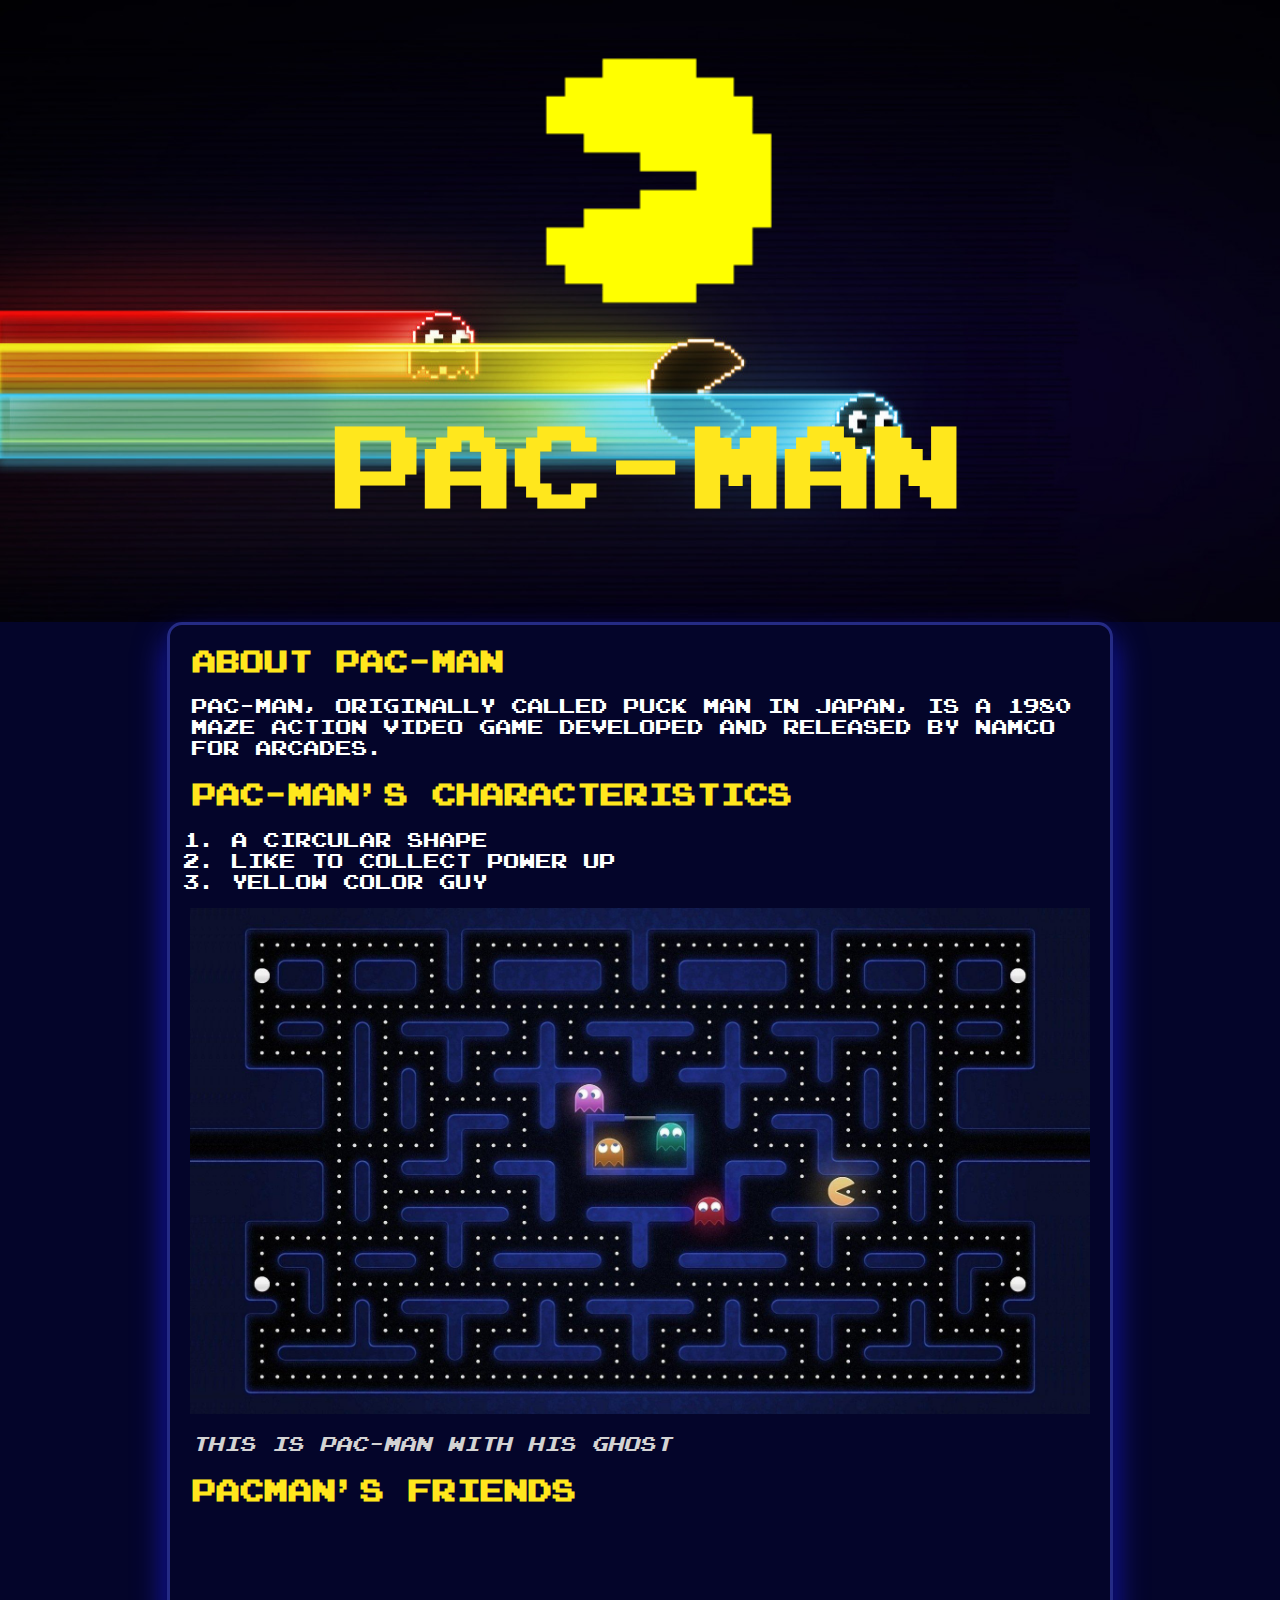
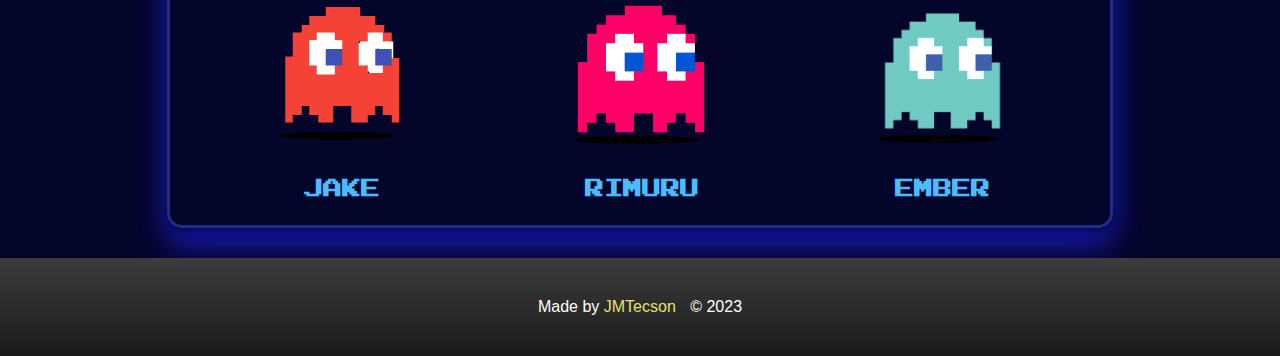
==== index.html @ 42fd10cc "Add files via upload" ====
<!DOCTYPE html>
<html>

<head>
    <title>Pac-man</title>
    <link rel="stylesheet" type="text/css" href="stylesheet.css">
</head>

<body>
    <div class="wrapper">
        <header>
            <img src="img/pac-man.gif">
            <h1>Pac-man</h1>
        </header>
        <div class="content">
            <h2>About Pac-man</h2>
            <p>Pac-Man, originally called Puck Man in Japan, is a 1980 maze action video game developed and released by Namco for arcades.</p>

            <h2>Pac-man's characteristics</h2>
            <ol>
                <li>A circular shape</li>
                <li>Like to collect power up</li>
                <li>Yellow color guy</li>
            </ol>
            <img class="big-image" src="img/bgpac.jpg">
            <p class="caption">This is Pac-man with his Ghost</p>
            <h2>Pacman's friends</h2>
            <div class="container">
				<div class="card">
					<br>
                    <a href="https://gilbertmorito.github.io/WS02-MID1/" class = type1><input type="checkbox"/></a>
					<h3>Jake</h3>
				</div>
				<div class="card">
					<br>
                    <a href="https://glass-sama.github.io/WS02-MID1/" class = type2><input type="checkbox"/></a>
					<h3>Rimuru</h3>
				</div>
				<div class="card">
					<br>
                    <a href="facebook.com" class = type3><input type="checkbox"/></a>
					<h3>Ember</h3>
				</div>
        </div>
    </div>
        <footer>
            <ul>
                <li>Made by <a href="https://github.com/JMTecson/WS02-MID1" target="_blank"
                        title="View Janna's Github">JMTecson</a></li>
                <li>&copy; 2023</li>
            </ul>
        </footer>
</body>
</html>
---- stylesheet.css ----
html,
body {
    font-family: Arial, sans-serif;
    margin: 0;
    background-color: #04052A;
}

@font-face {
	font-family: "pacman";
	src: url("pacman.ttf");
}

header {
    background-color: #052049;
    padding: 40px;
    text-align: center;
    background-image: url(img/hd.jpg);
}

h1 {
    font-size: 90px;
    color: #FFE71D;
    font-family: "pacman";
}

h2{
    color: #FFE71D;
}

h3{
    color: #4CBBFF;
}

header img {
    border-radius: 174px;
    width: 300px;
}

.content {
    max-width: 900px;
    margin: 0 auto;
    padding: 0 20px;
    border: 3px solid rgb(37,43,133);
    box-shadow: rgb(4,8,86) 0px 4px 8px, rgb(28,28,194) 0px 16px 32px;
    color: white;
    border-radius: 15px;
    font-family: "pacman";
}

img.big-image {

    max-width: 100%;
}

p.caption {
    font-size: 16px;
    color: lightgrey;
    font-style: italic;
}

ul {
    list-style: none;
    padding: 0;
    margin: 0;
}
a {
    color: #E2E468;
    text-decoration: none;
}

footer {
    margin-top: 30px;
    padding: 40px 20px;
    background-image: linear-gradient(to bottom, rgb(60,60,60), rgb(26,26,26) 100%);
}

footer ul {
    text-align: center;
}

footer ul li {
    display: inline-block;
    margin: 0 5px;
    color: white;
}
.container {
	display: flex;
	align-items: center;
	width: 100%;
	height: 300px;
	color: black;
	text-align: center;
	margin-bottom: 1;
}

.card {
	height: 100px;
	flex: 1 1 20px;
	padding-bottom: 100px;
	margin: 10px;
	border-radius: 10px;
	transition: 0.3s ease-in-out;
}

.card:hover {
	flex: 1.3 1 10px;
	transform: scale(1.2);
	transition: 1s ease;
	color: rgb(47, 46, 46);
}

.type1 input[type="checkbox"] {
    content: url('img/g1.png');
    appearance: none;
    width: 150px;
    height: 150px;
}

.type2 input[type="checkbox"] {
    content: url('img/g2.png');
    appearance: none;
    width: 150px;
    height: 150px;
}

.type3 input[type="checkbox"] {
    content: url('img/g3.png');
    appearance: none;
    width: 150px;
    height: 150px;
}

input[type="checkbox"]:checked {
    content: url('img/gb1.png');
}
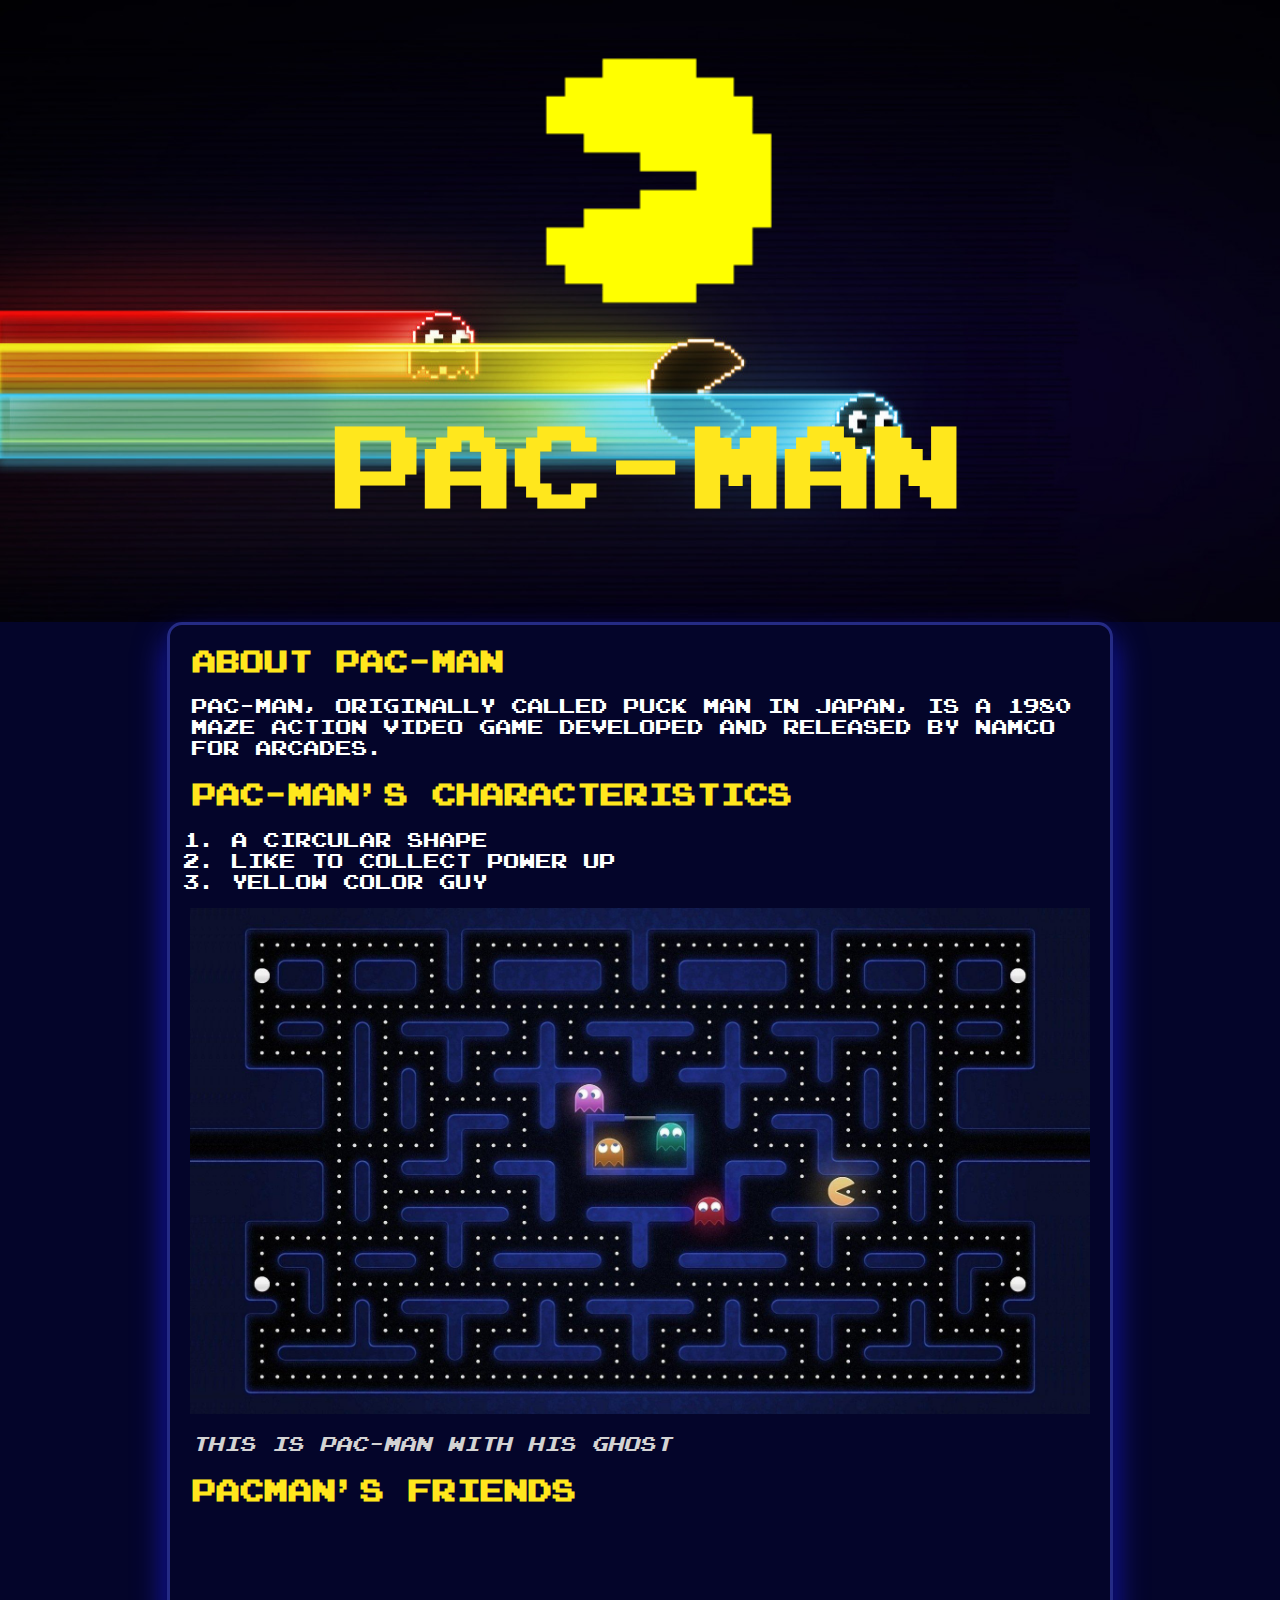
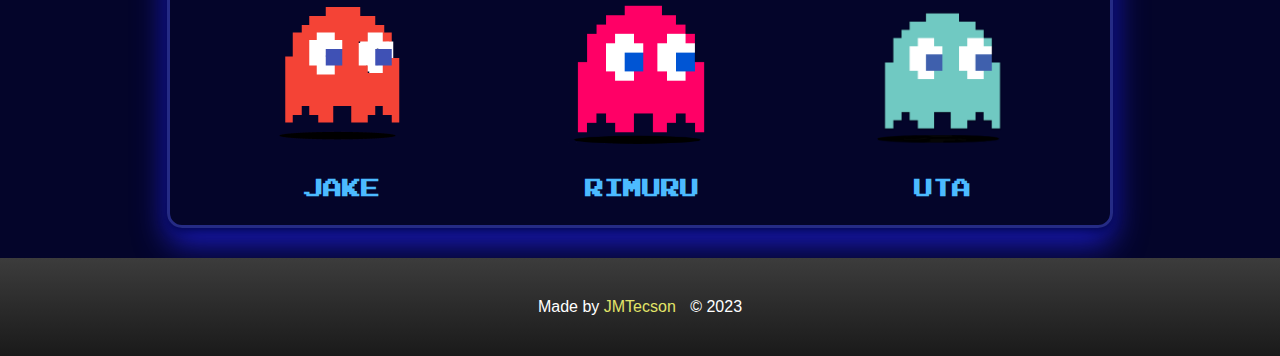
==== commit 2b896126: "Update index.html" ====
--- a/index.html
+++ b/index.html
@@ -38,8 +38,8 @@
 				</div>
 				<div class="card">
 					<br>
-                    <a href="facebook.com" class = type3><input type="checkbox"/></a>
-					<h3>Ember</h3>
+                    <a href="https://joshuakimpelayo.github.io/WS02-MID1/" class = type3><input type="checkbox"/></a>
+					<h3>UTA</h3>
 				</div>
         </div>
     </div>
@@ -51,4 +51,4 @@
             </ul>
         </footer>
 </body>
-</html>+</html>
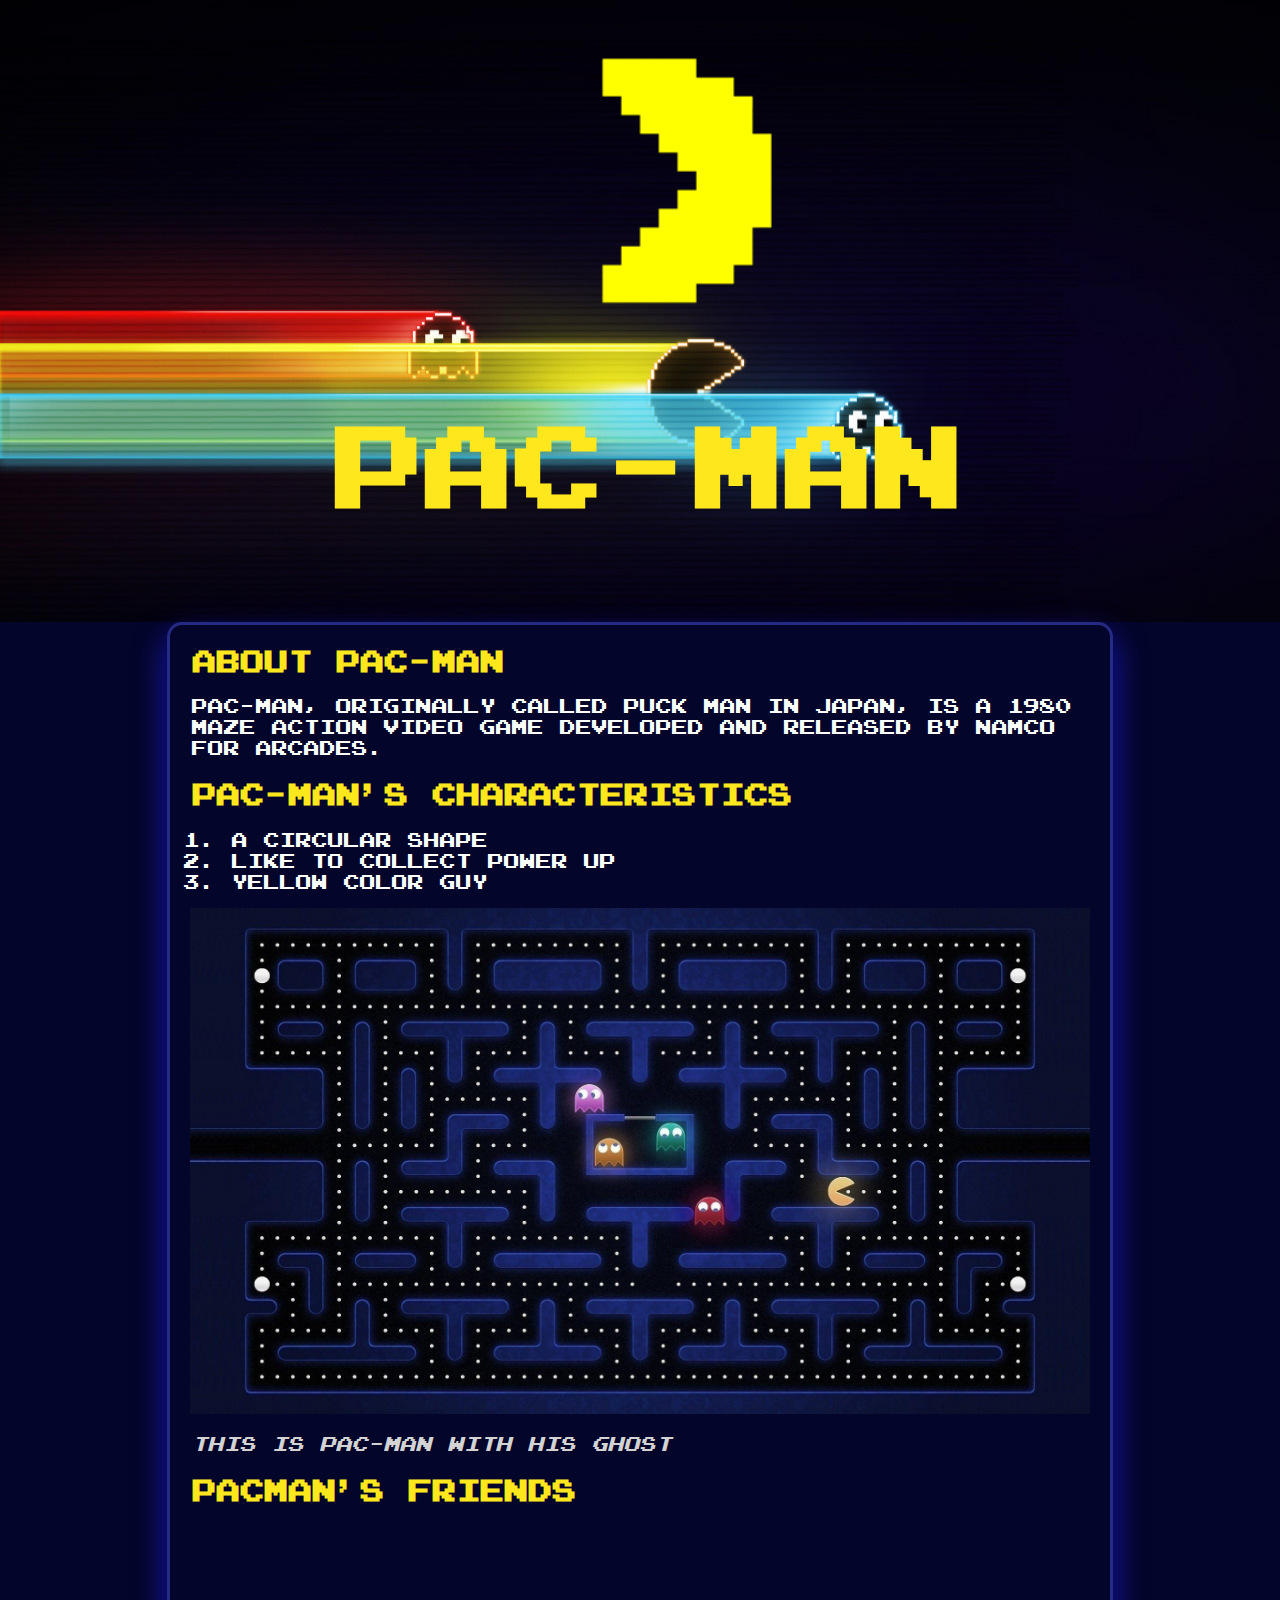
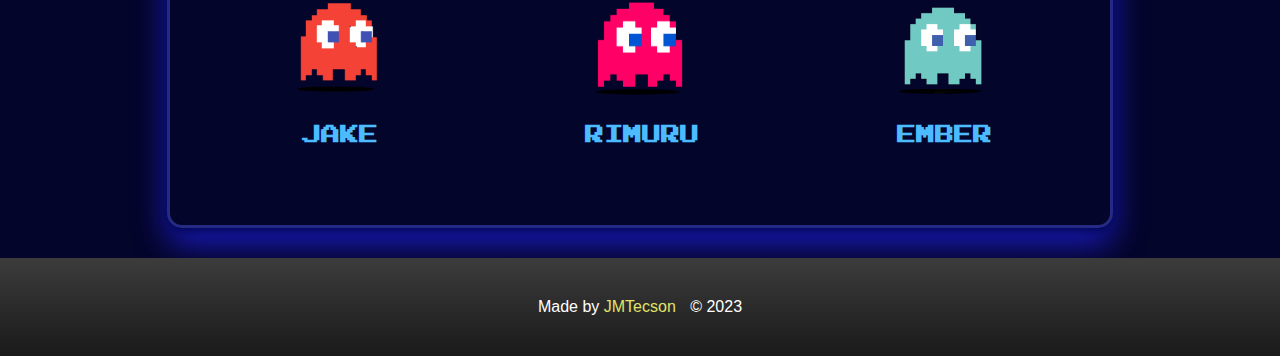
==== commit 75fa04b7: "Add files via upload" ====
--- a/index.html
+++ b/index.html
@@ -26,20 +26,17 @@
             <p class="caption">This is Pac-man with his Ghost</p>
             <h2>Pacman's friends</h2>
             <div class="container">
-				<div class="card">
-					<br>
-                    <a href="https://gilbertmorito.github.io/WS02-MID1/" class = type1><input type="checkbox"/></a>
-					<h3>Jake</h3>
+				<div class="links">
+                    <a href="https://gilbertmorito.github.io/WS02-MID1/"><img src="img/g1.png" class = "ghost"></a>
+					        <h3>Jake</h3>
+                </div>
+				<div class="links">
+                    <a href="https://glass-sama.github.io/WS02-MID1/"><img src="img/g2.png" class = "ghost"></a>
+                            <h3>Rimuru</h3>
 				</div>
-				<div class="card">
-					<br>
-                    <a href="https://glass-sama.github.io/WS02-MID1/" class = type2><input type="checkbox"/></a>
-					<h3>Rimuru</h3>
-				</div>
-				<div class="card">
-					<br>
-                    <a href="https://joshuakimpelayo.github.io/WS02-MID1/" class = type3><input type="checkbox"/></a>
-					<h3>UTA</h3>
+				<div class="links">
+                    <a href=" "><img src="img/g3.png" class = "ghost"></a>
+                            <h3>Ember</h3>
 				</div>
         </div>
     </div>
@@ -51,4 +48,4 @@
             </ul>
         </footer>
 </body>
-</html>
+</html>--- a/stylesheet.css
+++ b/stylesheet.css
@@ -92,44 +92,20 @@
 	text-align: center;
 	margin-bottom: 1;
 }
-
-.card {
-	height: 100px;
-	flex: 1 1 20px;
-	padding-bottom: 100px;
-	margin: 10px;
-	border-radius: 10px;
-	transition: 0.3s ease-in-out;
+.links{
+    display: block;
+    margin: auto;
+    text-align: center;
+    padding-top: 10px;
 }
 
-.card:hover {
-	flex: 1.3 1 10px;
-	transform: scale(1.2);
-	transition: 1s ease;
-	color: rgb(47, 46, 46);
+.links img{
+    width: 100px;
+    height: 100px;
+    padding-top: 2px;
 }
 
-.type1 input[type="checkbox"] {
-    content: url('img/g1.png');
-    appearance: none;
-    width: 150px;
-    height: 150px;
+.ghost:hover{
+    content: url('img/gb1.png');
+    transition: 0.3s;
 }
-
-.type2 input[type="checkbox"] {
-    content: url('img/g2.png');
-    appearance: none;
-    width: 150px;
-    height: 150px;
-}
-
-.type3 input[type="checkbox"] {
-    content: url('img/g3.png');
-    appearance: none;
-    width: 150px;
-    height: 150px;
-}
-
-input[type="checkbox"]:checked {
-    content: url('img/gb1.png');
-}